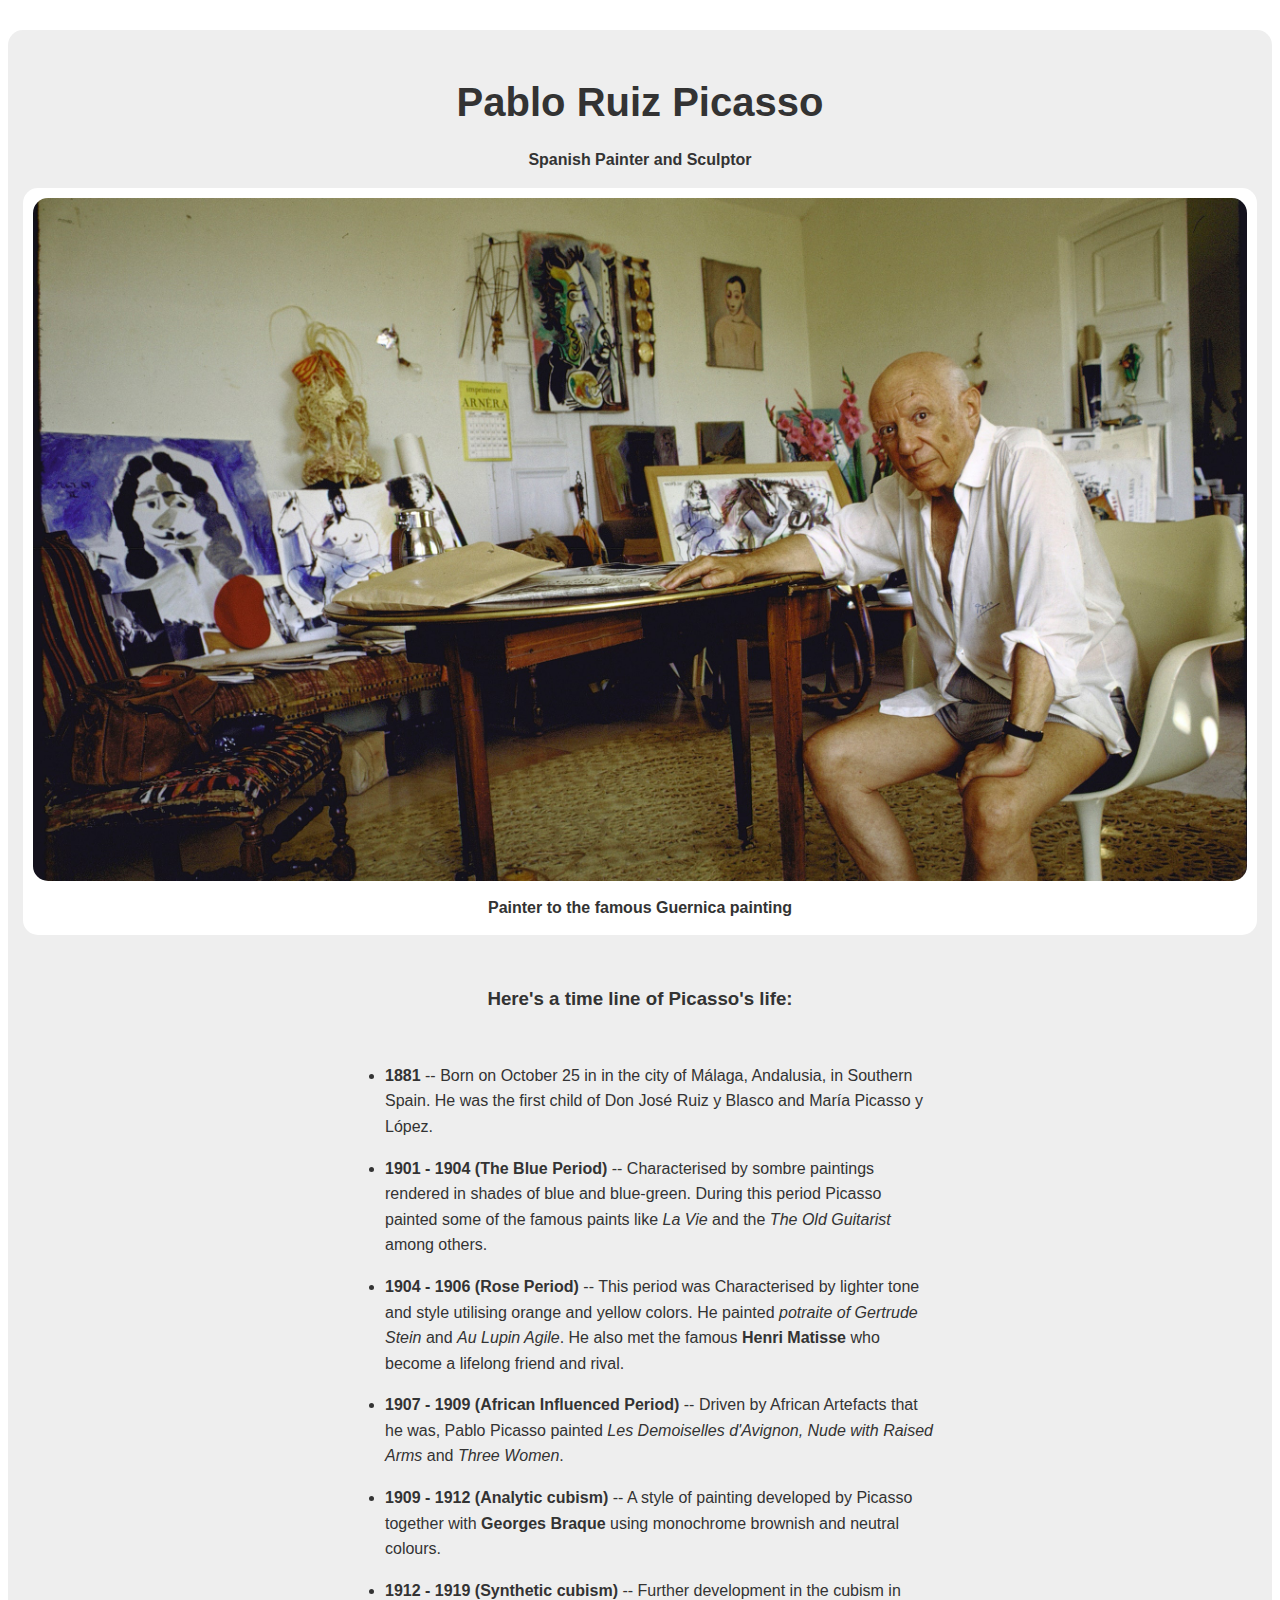
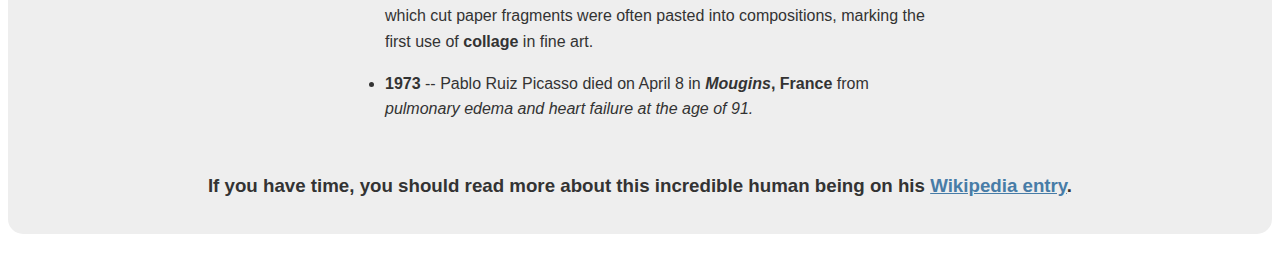
==== index.html @ 629b85cd "Rename picasso.html to index.html" ====
<!DOCTYPE html>
<html lang="en">
<head>
    <meta charset="UTF-8">
    <meta http-equiv="X-UA-Compatible" content="IE=edge">
    <meta name="viewport" content="width=device-width, initial-scale=1.0" media="all">
    <link href="https://cdn.jsdelivr.net/npm/bootstrap@5.0.2/dist/css/bootstrap.min.css" rel="stylesheet" integrity="sha384-EVSTQN3/azprG1Anm3QDgpJLIm9Nao0Yz1ztcQTwFspd3yD65VohhpuuCOmLASjC" crossorigin="anonymous">
    <link rel="stylesheet" href="style.css">
    <title>Pablo Picasso</title>
</head>
<body>
    <main id="main">
        <h1 id="title">Pablo Ruiz Picasso</h1>
        <p><b>Spanish Painter and Sculptor</b></p>
        <figure id="img-div">
            <div id="carouselExampleCaptions" class="carousel slide" data-bs-ride="carousel">
                <div class="carousel-inner">
                  <div class="carousel-item active">
                    <img src="image/psc.jpg" id="image" class="d-block w-100" alt="Picasso">
                </div>
            </div>

            <figcaption id="img-caption">
               <b> Painter to the famous Guernica painting</b>
            </figcaption>
        </figure>
        <section id="tribute-info">
            <h3 id="headline">Here's a time line of Picasso's life:</h3>
            <ul>
                <li><strong>1881</strong> -- Born on October 25 in in the city of Málaga, Andalusia, in Southern Spain. He was the first child of Don José Ruiz y Blasco and María Picasso y López.</li>
                <li><strong>1901 - 1904 (The Blue Period)</strong> -- Characterised by sombre paintings rendered in shades of blue and blue-green. During this period Picasso painted some of the famous paints like <i>La Vie</i> and the <i>The Old Guitarist</i> among others.</li>
                <li><strong>1904 - 1906 (Rose Period)</strong> -- This period was Characterised by lighter tone and style utilising orange and yellow colors. He painted <i>potraite of Gertrude Stein</i> and <i>Au Lupin Agile</i>. He also met the famous <b>Henri Matisse</b> who become a lifelong friend and rival.</li>
                <li><strong>1907 - 1909 (African Influenced Period)</strong> -- Driven by African Artefacts that he was, Pablo Picasso painted <i>Les Demoiselles d'Avignon,  Nude with Raised Arms</i> and <i>Three Women</i>.</li>
                <li><strong>1909 - 1912 (Analytic cubism)</strong> -- A style of painting developed by Picasso together with <strong>Georges Braque</strong> using monochrome brownish and neutral colours.</li>
                <li><strong>1912 - 1919 (Synthetic cubism)</strong> -- Further development in the cubism in which cut paper fragments were often pasted into compositions, marking the first use of <b>collage</b> in fine art.</li>
                <li><strong>1973</strong> -- Pablo Ruiz Picasso died on April 8 in <b><i>Mougins</i>, France</b> from <i>pulmonary edema and heart failure at the age of 91.</i></li>
            </ul>
        </section>
        <h3>
            If you have time, you should read more about this incredible human being
            on his
            <a id="tribute-link" href="https://en.wikipedia.org/wiki/Pablo_Picasso" target="_blank">Wikipedia entry</a>.
          </h3>
    </main>

    <script src="https://cdn.freecodecamp.org/testable-projects-fcc/v1/bundle.js"></script>
    <script src="https://cdn.jsdelivr.net/npm/bootstrap@5.0.2/dist/js/bootstrap.bundle.min.js" integrity="sha384-MrcW6ZMFYlzcLA8Nl+NtUVF0sA7MsXsP1UyJoMp4YLEuNSfAP+JcXn/tWtIaxVXM" crossorigin="anonymous"></script>
</body>
</html>
---- style.css ----
html {
    font-size: 10px;
  }
  
  body {
    font-family: Arial, Helvetica, sans-serif, 'Times New Roman', Times, serif;
    font-size: 1.6rem;
    line-height: 1.5;
    text-align: center;
    color: #333;
    margin: 0;
  }
  
  h1 {
    font-size: 4rem;
    margin-bottom: 0;
  }
  
  @media (max-width: 460px) {
    h1 {
      font-size: 3.5rem;
      line-height: 1.2;
    }
  }
  
  h2 {
    font-size: 3.25rem;
  }
  
  a {
    color: #477ca7;
  }
  
  a:visited {
    color: #74638f;
  }

  a:hover {
    color: orangered;
  }
  
  #main {
    margin: 30px 8px;
    padding: 15px;
    border-radius: 5px;
    background: #eee;
    border-radius: 15px;
  }
  
  @media (max-width: 460px) {
    #main {
      margin: 0;
    }
  }
  
  img {
    max-width: 100%;
    display: block;
    height: auto;
    margin: 0 auto;
    border-radius: 15px;
  }
  
  #img-div {
    background: white;
    padding: 10px;
    margin: 0;
    border-radius: 15px;
  }
  
  #img-caption {
    margin: 15px 0 5px 0;
  }
  
  @media (max-width: 460px) {
    #img-caption {
      font-size: 1.4rem;
    }
  }
  
  #headline {
    margin: 50px 0;
    text-align: center;
  }
  
  ul {
    max-width: 550px;
    margin: 0 auto 50px auto;
    text-align: left;
    line-height: 1.6;
  }
  
  li {
    margin: 16px 0;
  }
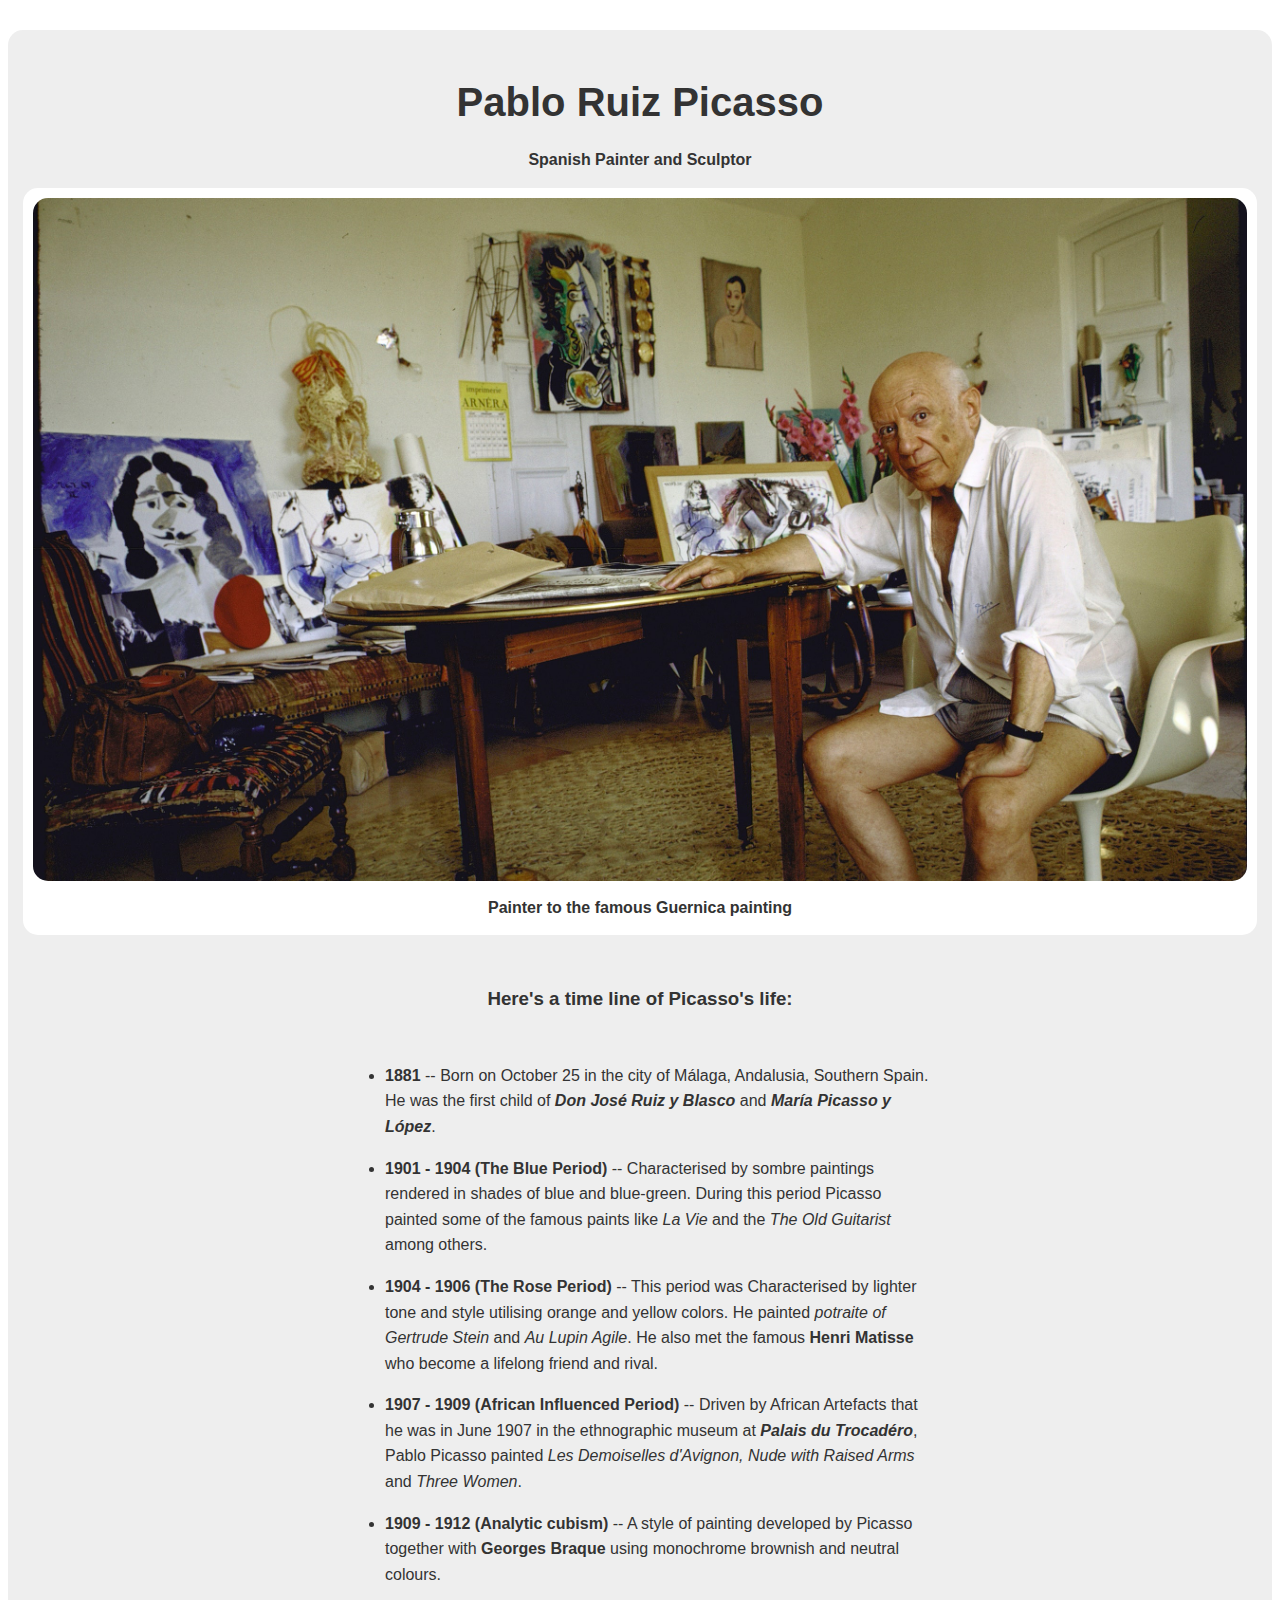
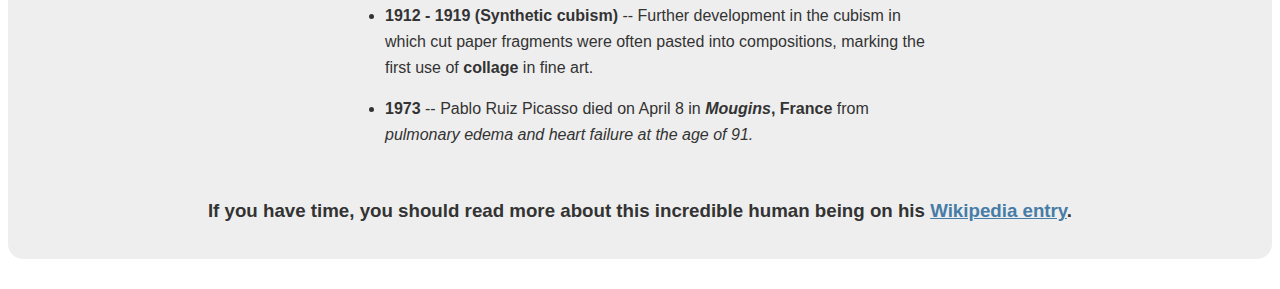
==== commit d940b06c: "Updated metadata" ====
--- a/index.html
+++ b/index.html
@@ -2,11 +2,23 @@
 <html lang="en">
 <head>
     <meta charset="UTF-8">
+    <title>Pablo Picasso</title>
+    <meta name="author" content="Romeo Mureithi">
+    <meta name="referrer" content="origin">
+    <meta content="Pablo Picasso, famous Spanish painter and sculptor" name="description">
+    <meta name="referrer" content="origin-when-crossorigin">
+    <meta name="referrer" content="origin-when-cross-origin">
+    <meta name="format-detection" content="telephone=no">
+    <meta name="robots" content="noodp">
+    <meta name="translated" content="false">
+    <meta property="og:title" content="Pablo Picasso">
+    <meta property="og:type" content="website">
+    <meta property="og:description" content="Here's a brief timeline of the famous Spanish painter Pablo Picasso">
+    <meta property="og:url" content="https://picassopablo.netlify.app/index.html">
     <meta http-equiv="X-UA-Compatible" content="IE=edge">
     <meta name="viewport" content="width=device-width, initial-scale=1.0" media="all">
     <link href="https://cdn.jsdelivr.net/npm/bootstrap@5.0.2/dist/css/bootstrap.min.css" rel="stylesheet" integrity="sha384-EVSTQN3/azprG1Anm3QDgpJLIm9Nao0Yz1ztcQTwFspd3yD65VohhpuuCOmLASjC" crossorigin="anonymous">
     <link rel="stylesheet" href="style.css">
-    <title>Pablo Picasso</title>
 </head>
 <body>
     <main id="main">
@@ -27,10 +39,10 @@
         <section id="tribute-info">
             <h3 id="headline">Here's a time line of Picasso's life:</h3>
             <ul>
-                <li><strong>1881</strong> -- Born on October 25 in in the city of Málaga, Andalusia, in Southern Spain. He was the first child of Don José Ruiz y Blasco and María Picasso y López.</li>
+                <li><strong>1881</strong> -- Born on October 25 in the city of Málaga, Andalusia, Southern Spain. He was the first child of <b><i>Don José Ruiz y Blasco</i></b> and <b><i>María Picasso y López</i></b>.</li>
                 <li><strong>1901 - 1904 (The Blue Period)</strong> -- Characterised by sombre paintings rendered in shades of blue and blue-green. During this period Picasso painted some of the famous paints like <i>La Vie</i> and the <i>The Old Guitarist</i> among others.</li>
-                <li><strong>1904 - 1906 (Rose Period)</strong> -- This period was Characterised by lighter tone and style utilising orange and yellow colors. He painted <i>potraite of Gertrude Stein</i> and <i>Au Lupin Agile</i>. He also met the famous <b>Henri Matisse</b> who become a lifelong friend and rival.</li>
-                <li><strong>1907 - 1909 (African Influenced Period)</strong> -- Driven by African Artefacts that he was, Pablo Picasso painted <i>Les Demoiselles d'Avignon,  Nude with Raised Arms</i> and <i>Three Women</i>.</li>
+                <li><strong>1904 - 1906 (The Rose Period)</strong> -- This period was Characterised by lighter tone and style utilising orange and yellow colors. He painted <i>potraite of Gertrude Stein</i> and <i>Au Lupin Agile</i>. He also met the famous <b>Henri Matisse</b> who become a lifelong friend and rival.</li>
+                <li><strong>1907 - 1909 (African Influenced Period)</strong> -- Driven by African Artefacts that he was in June 1907 in the ethnographic museum at <b><i>Palais du Trocadéro</i></b>, Pablo Picasso painted <i>Les Demoiselles d'Avignon,  Nude with Raised Arms</i> and <i>Three Women</i>.</li>
                 <li><strong>1909 - 1912 (Analytic cubism)</strong> -- A style of painting developed by Picasso together with <strong>Georges Braque</strong> using monochrome brownish and neutral colours.</li>
                 <li><strong>1912 - 1919 (Synthetic cubism)</strong> -- Further development in the cubism in which cut paper fragments were often pasted into compositions, marking the first use of <b>collage</b> in fine art.</li>
                 <li><strong>1973</strong> -- Pablo Ruiz Picasso died on April 8 in <b><i>Mougins</i>, France</b> from <i>pulmonary edema and heart failure at the age of 91.</i></li>
@@ -43,7 +55,6 @@
           </h3>
     </main>
 
-    <script src="https://cdn.freecodecamp.org/testable-projects-fcc/v1/bundle.js"></script>
     <script src="https://cdn.jsdelivr.net/npm/bootstrap@5.0.2/dist/js/bootstrap.bundle.min.js" integrity="sha384-MrcW6ZMFYlzcLA8Nl+NtUVF0sA7MsXsP1UyJoMp4YLEuNSfAP+JcXn/tWtIaxVXM" crossorigin="anonymous"></script>
 </body>
-</html>
+</html>